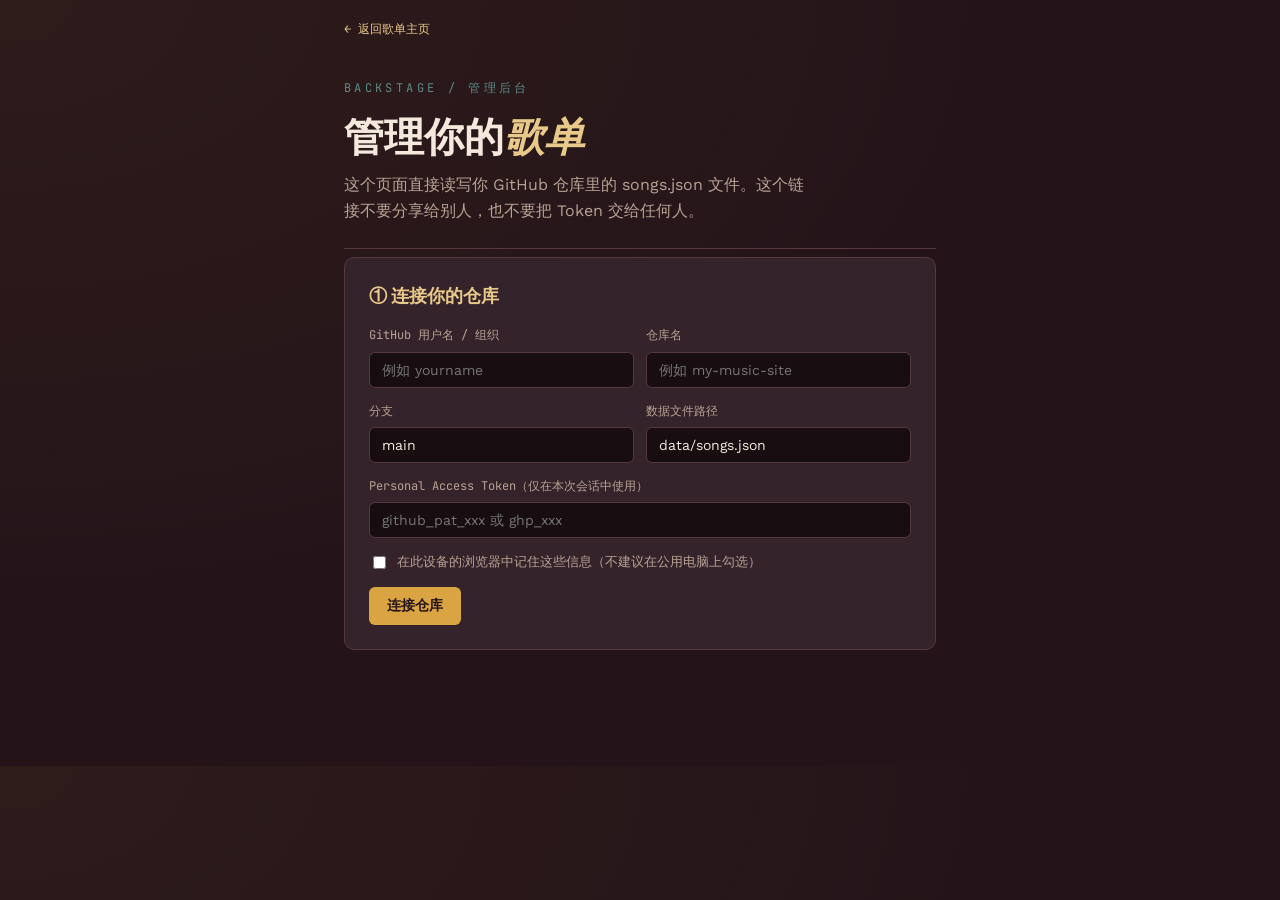
==== admin.html @ 668a57f4 "Add files via upload" ====
<!DOCTYPE html>
<html lang="zh-CN">
<head>
<meta charset="UTF-8" />
<meta name="viewport" content="width=device-width, initial-scale=1.0" />
<title>歌单管理后台</title>
<meta name="robots" content="noindex, nofollow" />
<link rel="preconnect" href="https://fonts.googleapis.com">
<link rel="preconnect" href="https://fonts.gstatic.com" crossorigin>
<link href="https://fonts.googleapis.com/css2?family=Fraunces:ital,opsz,wght@0,9..144,500;0,9..144,600;1,9..144,500&family=Work+Sans:wght@400;500;600&family=JetBrains+Mono:wght@400;500&display=swap" rel="stylesheet">
<link rel="stylesheet" href="css/style.css" />
</head>
<body>

<div class="wrap" style="max-width: 640px;">

  <div class="top-nav"><a href="index.html">← 返回歌单主页</a></div>

  <header class="hero" style="padding: 40px 0 24px;">
    <span class="hero__eyebrow">Backstage / 管理后台</span>
    <h1 class="hero__title" style="font-size: clamp(28px,5vw,40px);">管理你的<em>歌单</em></h1>
    <p class="hero__subtitle">这个页面直接读写你 GitHub 仓库里的 songs.json 文件。这个链接不要分享给别人，也不要把 Token 交给任何人。</p>
  </header>

  <!-- 连接设置 -->
  <section class="admin-card" id="connectCard">
    <h2>① 连接你的仓库</h2>
    <div class="field-row">
      <div class="field">
        <label>GitHub 用户名 / 组织</label>
        <input id="cfgOwner" type="text" placeholder="例如 yourname" />
      </div>
      <div class="field">
        <label>仓库名</label>
        <input id="cfgRepo" type="text" placeholder="例如 my-music-site" />
      </div>
    </div>
    <div class="field-row">
      <div class="field">
        <label>分支</label>
        <input id="cfgBranch" type="text" value="main" />
      </div>
      <div class="field">
        <label>数据文件路径</label>
        <input id="cfgPath" type="text" value="data/songs.json" />
      </div>
    </div>
    <div class="field">
      <label>Personal Access Token（仅在本次会话中使用）</label>
      <input id="cfgToken" type="password" placeholder="github_pat_xxx 或 ghp_xxx" autocomplete="off" />
    </div>
    <div class="checkbox-row">
      <input type="checkbox" id="cfgRemember" />
      <label for="cfgRemember" style="margin:0;">在此设备的浏览器中记住这些信息（不建议在公用电脑上勾选）</label>
    </div>
    <button class="btn" id="btnConnect">连接仓库</button>
    <div id="connectStatus"></div>
  </section>

  <!-- 歌曲管理，连接成功后显示 -->
  <section class="hidden" id="manageSection">

    <section class="admin-card">
      <h2 id="formTitle">② 添加歌曲</h2>
      <div class="field-row">
        <div class="field">
          <label>歌名 *</label>
          <input id="fTitle" type="text" />
        </div>
        <div class="field">
          <label>歌手</label>
          <input id="fArtist" type="text" />
        </div>
      </div>
      <div class="field-row">
        <div class="field">
          <label>封面图片链接（选填）</label>
          <input id="fCover" type="text" placeholder="https://..." />
        </div>
        <div class="field">
          <label>播放/跳转链接（选填）</label>
          <input id="fUrl" type="text" placeholder="https://..." />
        </div>
      </div>
      <div class="field">
        <label>标签（选填，如 深夜循环 / 开车必放）</label>
        <input id="fTag" type="text" />
      </div>
      <div class="field">
        <label>备注（选填）</label>
        <textarea id="fNote"></textarea>
      </div>
      <button class="btn" id="btnSave">保存歌曲</button>
      <button class="btn btn--ghost hidden" id="btnCancelEdit">取消编辑</button>
      <div id="formStatus"></div>
    </section>

    <section class="admin-card">
      <h2>③ 当前歌单（<span id="songCount">0</span> 首）</h2>
      <div id="songList"></div>
    </section>

  </section>

</div>

<script>
/* ============ 基础状态 ============ */
let state = {
  owner: "", repo: "", branch: "main", path: "data/songs.json",
  token: "", sha: null, songs: [], editingId: null
};

const $ = (id) => document.getElementById(id);

/* ============ UTF-8 安全的 base64 编解码 ============ */
function b64EncodeUnicode(str) {
  return btoa(encodeURIComponent(str).replace(/%([0-9A-F]{2})/g,
    (_, p1) => String.fromCharCode('0x' + p1)));
}
function b64DecodeUnicode(str) {
  return decodeURIComponent(atob(str.replace(/\n/g, '')).split('').map(c =>
    '%' + ('00' + c.charCodeAt(0).toString(16)).slice(-2)).join(''));
}

/* ============ 状态提示 ============ */
function showStatus(el, type, msg) {
  el.innerHTML = `<div class="status status--${type}">${msg}</div>`;
}
function clearStatus(el) { el.innerHTML = ""; }

/* ============ 恢复本地保存的配置 ============ */
(function restoreConfig() {
  const saved = localStorage.getItem("musicAdminConfig") || sessionStorage.getItem("musicAdminConfig");
  if (saved) {
    try {
      const cfg = JSON.parse(saved);
      $("cfgOwner").value = cfg.owner || "";
      $("cfgRepo").value = cfg.repo || "";
      $("cfgBranch").value = cfg.branch || "main";
      $("cfgPath").value = cfg.path || "data/songs.json";
    } catch (e) {}
  }
})();

/* ============ GitHub API 封装 ============ */
const API_BASE = "https://api.github.com";

async function ghGetFile() {
  const url = `${API_BASE}/repos/${state.owner}/${state.repo}/contents/${state.path}?ref=${state.branch}`;
  const res = await fetch(url, {
    headers: {
      Authorization: `Bearer ${state.token}`,
      Accept: "application/vnd.github+json"
    }
  });
  if (res.status === 404) {
    return { notFound: true };
  }
  if (!res.ok) {
    const body = await res.json().catch(() => ({}));
    throw new Error(body.message || `GitHub 返回错误 (${res.status})`);
  }
  const data = await res.json();
  const content = b64DecodeUnicode(data.content);
  return { sha: data.sha, songs: JSON.parse(content || "[]") };
}

async function ghPutFile(songs, message) {
  const url = `${API_BASE}/repos/${state.owner}/${state.repo}/contents/${state.path}`;
  const body = {
    message: message || "更新歌单",
    content: b64EncodeUnicode(JSON.stringify(songs, null, 2)),
    branch: state.branch
  };
  if (state.sha) body.sha = state.sha;

  const res = await fetch(url, {
    method: "PUT",
    headers: {
      Authorization: `Bearer ${state.token}`,
      Accept: "application/vnd.github+json",
      "Content-Type": "application/json"
    },
    body: JSON.stringify(body)
  });
  if (!res.ok) {
    const errBody = await res.json().catch(() => ({}));
    throw new Error(errBody.message || `保存失败 (${res.status})`);
  }
  const data = await res.json();
  state.sha = data.content.sha;
}

/* ============ 连接仓库 ============ */
$("btnConnect").addEventListener("click", async () => {
  const owner = $("cfgOwner").value.trim();
  const repo = $("cfgRepo").value.trim();
  const branch = $("cfgBranch").value.trim() || "main";
  const path = $("cfgPath").value.trim() || "data/songs.json";
  const token = $("cfgToken").value.trim();
  const remember = $("cfgRemember").checked;
  const statusEl = $("connectStatus");

  if (!owner || !repo || !token) {
    showStatus(statusEl, "err", "请填写用户名、仓库名和 Token。");
    return;
  }

  state = { ...state, owner, repo, branch, path, token };
  showStatus(statusEl, "pending", "正在连接 GitHub…");

  try {
    const result = await ghGetFile();
    if (result.notFound) {
      state.sha = null;
      state.songs = [];
      showStatus(statusEl, "ok", "已连接。仓库里还没有数据文件，保存第一首歌时会自动创建。");
    } else {
      state.sha = result.sha;
      state.songs = result.songs;
      showStatus(statusEl, "ok", `已连接，读取到 ${state.songs.length} 首歌曲。`);
    }

    if (remember) {
      localStorage.setItem("musicAdminConfig", JSON.stringify({ owner, repo, branch, path }));
    } else {
      sessionStorage.setItem("musicAdminConfig", JSON.stringify({ owner, repo, branch, path }));
    }

    $("manageSection").classList.remove("hidden");
    renderSongList();
  } catch (err) {
    showStatus(statusEl, "err", "连接失败：" + err.message + "（请检查 Token 权限、用户名/仓库名是否正确）");
  }
});

/* ============ 渲染歌曲列表 ============ */
function renderSongList() {
  const listEl = $("songList");
  $("songCount").textContent = state.songs.length;
  listEl.innerHTML = "";

  if (!state.songs.length) {
    listEl.innerHTML = `<p style="color:var(--text-muted);font-size:14px;">还没有歌曲，在上面的表单里添加第一首吧。</p>`;
    return;
  }

  state.songs.forEach((song) => {
    const row = document.createElement("div");
    row.className = "admin-song";
    row.innerHTML = `
      <div>
        <div class="admin-song__title">${escapeHtml(song.title || "未命名")}</div>
        <div class="admin-song__meta">${escapeHtml(song.artist || "")}${song.tag ? " · " + escapeHtml(song.tag) : ""}</div>
      </div>
      <div class="admin-song__actions">
        <button class="btn btn--ghost btn--sm" data-action="edit" data-id="${song.id}">编辑</button>
        <button class="btn btn--danger btn--sm" data-action="delete" data-id="${song.id}">删除</button>
      </div>
    `;
    listEl.appendChild(row);
  });
}

function escapeHtml(str) {
  return String(str).replace(/[&<>"']/g, (c) => ({
    "&": "&amp;", "<": "&lt;", ">": "&gt;", '"': "&quot;", "'": "&#39;"
  }[c]));
}

/* ============ 添加 / 编辑歌曲 ============ */
$("songList").addEventListener("click", (e) => {
  const btn = e.target.closest("button");
  if (!btn) return;
  const id = btn.dataset.id;
  if (btn.dataset.action === "edit") startEdit(id);
  if (btn.dataset.action === "delete") deleteSong(id);
});

function startEdit(id) {
  const song = state.songs.find(s => s.id === id);
  if (!song) return;
  state.editingId = id;
  $("fTitle").value = song.title || "";
  $("fArtist").value = song.artist || "";
  $("fCover").value = song.cover || "";
  $("fUrl").value = song.url || "";
  $("fTag").value = song.tag || "";
  $("fNote").value = song.note || "";
  $("formTitle").textContent = "② 编辑歌曲";
  $("btnCancelEdit").classList.remove("hidden");
  window.scrollTo({ top: $("formTitle").getBoundingClientRect().top + window.scrollY - 20, behavior: "smooth" });
}

$("btnCancelEdit").addEventListener("click", resetForm);

function resetForm() {
  state.editingId = null;
  ["fTitle","fArtist","fCover","fUrl","fTag","fNote"].forEach(id => $(id).value = "");
  $("formTitle").textContent = "② 添加歌曲";
  $("btnCancelEdit").classList.add("hidden");
  clearStatus($("formStatus"));
}

$("btnSave").addEventListener("click", async () => {
  const title = $("fTitle").value.trim();
  const statusEl = $("formStatus");
  if (!title) { showStatus(statusEl, "err", "歌名不能为空。"); return; }

  const songData = {
    title,
    artist: $("fArtist").value.trim(),
    cover: $("fCover").value.trim(),
    url: $("fUrl").value.trim(),
    tag: $("fTag").value.trim(),
    note: $("fNote").value.trim(),
    addedAt: new Date().toISOString().slice(0, 10)
  };

  let updatedSongs;
  let commitMsg;
  if (state.editingId) {
    updatedSongs = state.songs.map(s => s.id === state.editingId ? { ...s, ...songData } : s);
    commitMsg = `更新歌曲：${title}`;
  } else {
    songData.id = String(Date.now());
    updatedSongs = [...state.songs, songData];
    commitMsg = `添加歌曲：${title}`;
  }

  showStatus(statusEl, "pending", "正在保存到 GitHub…");
  $("btnSave").disabled = true;
  try {
    await ghPutFile(updatedSongs, commitMsg);
    state.songs = updatedSongs;
    renderSongList();
    resetForm();
    showStatus(statusEl, "ok", "已保存 ✓");
    setTimeout(() => clearStatus(statusEl), 2500);
  } catch (err) {
    showStatus(statusEl, "err", "保存失败：" + err.message);
  } finally {
    $("btnSave").disabled = false;
  }
});

async function deleteSong(id) {
  const song = state.songs.find(s => s.id === id);
  if (!song) return;
  if (!confirm(`确定要删除《${song.title}》吗？`)) return;

  const updatedSongs = state.songs.filter(s => s.id !== id);
  const statusEl = $("formStatus");
  showStatus(statusEl, "pending", "正在删除…");
  try {
    await ghPutFile(updatedSongs, `删除歌曲：${song.title}`);
    state.songs = updatedSongs;
    renderSongList();
    showStatus(statusEl, "ok", "已删除 ✓");
    setTimeout(() => clearStatus(statusEl), 2500);
  } catch (err) {
    showStatus(statusEl, "err", "删除失败：" + err.message);
  }
}
</script>

</body>
</html>
---- css/style.css ----
/* =========================================================
   设计令牌 —— 灵感来自老式黑胶唱片封套 / 唱片行
   ========================================================= */
:root {
  --bg: #241419;
  --bg-deep: #180d11;
  --surface: #34232a;
  --surface-2: #3f2a32;
  --line: #55393f;
  --text: #f3e9dc;
  --text-muted: #b9a294;
  --gold: #d9a441;
  --gold-soft: #e8c98a;
  --teal: #5c8a89;
  --rose: #c97064;

  --font-display: "Fraunces", "Noto Serif SC", serif;
  --font-body: "Work Sans", "Noto Sans SC", sans-serif;
  --font-mono: "JetBrains Mono", ui-monospace, monospace;

  --radius: 10px;
}

* { box-sizing: border-box; }

html { scroll-behavior: smooth; }

body {
  margin: 0;
  background:
    radial-gradient(ellipse at top left, rgba(217,164,65,0.06), transparent 55%),
    var(--bg);
  color: var(--text);
  font-family: var(--font-body);
  line-height: 1.6;
  -webkit-font-smoothing: antialiased;
}

a { color: var(--gold-soft); text-decoration: none; }
a:hover { text-decoration: underline; }

:focus-visible {
  outline: 2px solid var(--gold);
  outline-offset: 2px;
}

/* ---------- 布局容器 ---------- */
.wrap {
  max-width: 780px;
  margin: 0 auto;
  padding: 0 24px 96px;
}

/* ---------- Hero / 唱片封套式标题 ---------- */
.hero {
  padding: 72px 0 40px;
  border-bottom: 1px solid var(--line);
  margin-bottom: 8px;
  position: relative;
}

.hero__eyebrow {
  font-family: var(--font-mono);
  font-size: 12px;
  letter-spacing: 0.28em;
  text-transform: uppercase;
  color: var(--teal);
  display: block;
  margin-bottom: 18px;
}

.hero__title {
  font-family: var(--font-display);
  font-optical-sizing: auto;
  font-weight: 600;
  font-size: clamp(40px, 7vw, 64px);
  line-height: 1.05;
  margin: 0 0 14px;
  color: var(--text);
}

.hero__title em {
  font-style: italic;
  color: var(--gold-soft);
}

.hero__subtitle {
  color: var(--text-muted);
  font-size: 16px;
  max-width: 46ch;
  margin: 0;
}

.hero__meta {
  margin-top: 28px;
  font-family: var(--font-mono);
  font-size: 12px;
  color: var(--text-muted);
  display: flex;
  gap: 20px;
}

/* ---------- 搜索条 ---------- */
.searchbar {
  margin: 28px 0 12px;
  display: flex;
  align-items: center;
  gap: 10px;
  border: 1px solid var(--line);
  background: var(--surface);
  border-radius: var(--radius);
  padding: 10px 14px;
}
.searchbar svg { flex: none; opacity: 0.6; }
.searchbar input {
  flex: 1;
  background: transparent;
  border: none;
  outline: none;
  color: var(--text);
  font-family: var(--font-body);
  font-size: 14px;
}
.searchbar input::placeholder { color: var(--text-muted); }

/* ---------- 曲目列表(签名元素) ---------- */
.tracklist {
  margin-top: 8px;
  border-top: 1px solid var(--line);
}

.track {
  display: grid;
  grid-template-columns: 44px 52px 1fr auto;
  align-items: center;
  gap: 16px;
  padding: 16px 4px;
  border-bottom: 1px solid var(--line);
  position: relative;
  transition: background 0.2s ease;
}
.track:hover { background: rgba(217,164,65,0.04); }

.track__num {
  font-family: var(--font-mono);
  font-size: 13px;
  color: var(--text-muted);
  text-align: right;
}

.track__cover {
  width: 52px;
  height: 52px;
  border-radius: 6px;
  background: var(--surface-2);
  background-size: cover;
  background-position: center;
  display: flex;
  align-items: center;
  justify-content: center;
  border: 1px solid var(--line);
  overflow: hidden;
}
.track__cover svg {
  opacity: 0.5;
  transition: transform 0.6s ease;
}
.track:hover .track__cover svg {
  transform: rotate(180deg);
}
@media (prefers-reduced-motion: reduce) {
  .track:hover .track__cover svg { transform: none; }
}

.track__info { min-width: 0; }
.track__title {
  font-family: var(--font-display);
  font-size: 18px;
  font-weight: 600;
  color: var(--text);
  white-space: nowrap;
  overflow: hidden;
  text-overflow: ellipsis;
}
.track__artist {
  font-size: 13px;
  color: var(--text-muted);
  margin-top: 2px;
  white-space: nowrap;
  overflow: hidden;
  text-overflow: ellipsis;
}
.track__note {
  font-size: 12px;
  color: var(--teal);
  margin-top: 4px;
  font-style: italic;
}

.track__right {
  display: flex;
  align-items: center;
  gap: 10px;
}

.tag {
  font-family: var(--font-mono);
  font-size: 11px;
  letter-spacing: 0.04em;
  color: var(--rose);
  border: 1px solid var(--rose);
  border-radius: 999px;
  padding: 3px 10px;
  white-space: nowrap;
}

.playlink {
  width: 32px;
  height: 32px;
  border-radius: 50%;
  border: 1px solid var(--line);
  display: flex;
  align-items: center;
  justify-content: center;
  color: var(--gold-soft);
  flex: none;
}
.playlink:hover { border-color: var(--gold); text-decoration: none; }

.empty {
  padding: 60px 4px;
  text-align: center;
  color: var(--text-muted);
}
.empty strong { color: var(--text); display: block; font-family: var(--font-display); font-size: 20px; margin-bottom: 8px; }

.footer {
  margin-top: 48px;
  font-family: var(--font-mono);
  font-size: 11px;
  color: var(--text-muted);
  text-align: center;
}

/* =========================================================
   Admin 页面
   ========================================================= */
.admin-card {
  background: var(--surface);
  border: 1px solid var(--line);
  border-radius: var(--radius);
  padding: 24px;
  margin-bottom: 20px;
}
.admin-card h2 {
  font-family: var(--font-display);
  font-size: 18px;
  margin: 0 0 16px;
  color: var(--gold-soft);
}
.field {
  margin-bottom: 14px;
}
.field label {
  display: block;
  font-size: 12px;
  font-family: var(--font-mono);
  color: var(--text-muted);
  margin-bottom: 6px;
}
.field input, .field textarea {
  width: 100%;
  background: var(--bg-deep);
  border: 1px solid var(--line);
  border-radius: 6px;
  padding: 9px 12px;
  color: var(--text);
  font-family: var(--font-body);
  font-size: 14px;
}
.field textarea { resize: vertical; min-height: 60px; }
.field-row { display: flex; gap: 12px; }
.field-row .field { flex: 1; }
.checkbox-row {
  display: flex;
  align-items: center;
  gap: 8px;
  font-size: 13px;
  color: var(--text-muted);
  margin-bottom: 14px;
}

.btn {
  display: inline-flex;
  align-items: center;
  gap: 6px;
  background: var(--gold);
  color: #241419;
  border: none;
  border-radius: 6px;
  padding: 10px 18px;
  font-family: var(--font-body);
  font-weight: 600;
  font-size: 14px;
  cursor: pointer;
  transition: filter 0.15s ease;
}
.btn:hover { filter: brightness(1.08); }
.btn:disabled { opacity: 0.5; cursor: not-allowed; }
.btn--ghost {
  background: transparent;
  color: var(--text);
  border: 1px solid var(--line);
}
.btn--danger {
  background: var(--rose);
  color: #241419;
}
.btn--sm { padding: 6px 12px; font-size: 12px; }

.status {
  font-family: var(--font-mono);
  font-size: 12px;
  padding: 10px 14px;
  border-radius: 6px;
  margin: 14px 0;
}
.status--ok { background: rgba(92,138,137,0.15); color: var(--teal); border: 1px solid var(--teal); }
.status--err { background: rgba(201,112,100,0.15); color: var(--rose); border: 1px solid var(--rose); }
.status--pending { background: rgba(217,164,65,0.12); color: var(--gold-soft); border: 1px solid var(--gold); }

.admin-song {
  display: grid;
  grid-template-columns: 1fr auto;
  gap: 12px;
  align-items: start;
  padding: 14px 0;
  border-bottom: 1px solid var(--line);
}
.admin-song__title { font-family: var(--font-display); font-size: 16px; }
.admin-song__meta { font-size: 12px; color: var(--text-muted); margin-top: 2px; }
.admin-song__actions { display: flex; gap: 8px; }

.hidden { display: none !important; }

.top-nav {
  padding: 20px 0 0;
  font-family: var(--font-mono);
  font-size: 12px;
}
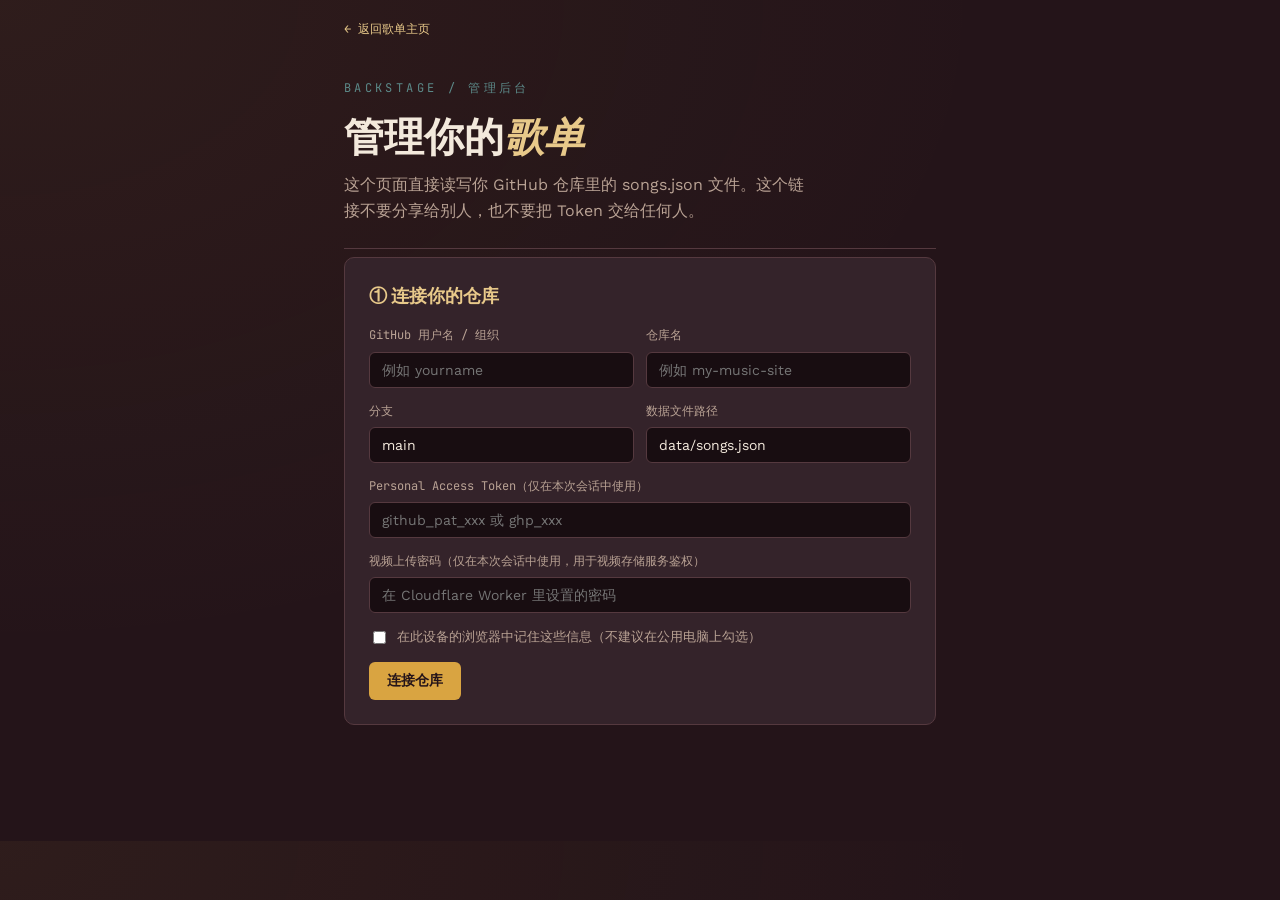
==== commit 42ef0628: "Add files via upload" ====
--- a/admin.html
+++ b/admin.html
@@ -49,6 +49,10 @@
       <label>Personal Access Token（仅在本次会话中使用）</label>
       <input id="cfgToken" type="password" placeholder="github_pat_xxx 或 ghp_xxx" autocomplete="off" />
     </div>
+    <div class="field">
+      <label>视频上传密码（仅在本次会话中使用，用于视频存储服务鉴权）</label>
+      <input id="cfgVideoPassword" type="password" placeholder="在 Cloudflare Worker 里设置的密码" autocomplete="off" />
+    </div>
     <div class="checkbox-row">
       <input type="checkbox" id="cfgRemember" />
       <label for="cfgRemember" style="margin:0;">在此设备的浏览器中记住这些信息（不建议在公用电脑上勾选）</label>
@@ -78,17 +82,36 @@
           <input id="fCover" type="text" placeholder="https://..." />
         </div>
         <div class="field">
-          <label>播放/跳转链接（选填）</label>
+          <label>跳转链接（选填，点圆形箭头图标跳转）</label>
           <input id="fUrl" type="text" placeholder="https://..." />
         </div>
       </div>
       <div class="field">
+        <label>在线播放嵌入链接（选填，填了就能在网页里直接播放）</label>
+        <input id="fEmbed" type="text" placeholder="例如 https://music.163.com/outchain/player?type=2&id=xxx&auto=0&height=66" />
+      </div>
+      <p style="font-size:12px;color:var(--text-muted);margin:-8px 0 14px;">
+        怎么拿到这个链接？网易云音乐：打开歌曲页 →「分享」→「生成外链播放器」，复制里面
+        <code>iframe</code> 的 src 地址；QQ音乐同理找「生成外链播放器」；YouTube：分享 → 嵌入代码，取 src；
+        Spotify：分享 → 嵌入，取 src。README 里有更详细的图文说明。
+      </p>
+      <div class="field">
         <label>标签（选填，如 深夜循环 / 开车必放）</label>
         <input id="fTag" type="text" />
       </div>
       <div class="field">
         <label>备注（选填）</label>
         <textarea id="fNote"></textarea>
+      </div>
+      <div class="field">
+        <label>上传本地音频文件（选填，mp3/m4a/wav 等，建议不超过 18MB）</label>
+        <input id="fAudioFile" type="file" accept="audio/*" />
+        <div id="fAudioCurrent" style="margin-top:6px;font-size:12px;color:var(--text-muted);"></div>
+      </div>
+      <div class="field">
+        <label>上传本地视频文件（选填，mp4 等，建议不超过 200MB）</label>
+        <input id="fVideoFile" type="file" accept="video/*" />
+        <div id="fVideoCurrent" style="margin-top:6px;font-size:12px;color:var(--text-muted);"></div>
       </div>
       <button class="btn" id="btnSave">保存歌曲</button>
       <button class="btn btn--ghost hidden" id="btnCancelEdit">取消编辑</button>
@@ -108,7 +131,7 @@
 /* ============ 基础状态 ============ */
 let state = {
   owner: "", repo: "", branch: "main", path: "data/songs.json",
-  token: "", sha: null, songs: [], editingId: null
+  token: "", videoPassword: "", sha: null, songs: [], editingId: null
 };
 
 const $ = (id) => document.getElementById(id);
@@ -121,6 +144,70 @@
 function b64DecodeUnicode(str) {
   return decodeURIComponent(atob(str.replace(/\n/g, '')).split('').map(c =>
     '%' + ('00' + c.charCodeAt(0).toString(16)).slice(-2)).join(''));
+}
+
+/* ============ 音频上传相关 ============ */
+const AUDIO_MAX_SIZE = 18 * 1024 * 1024; // 18MB
+
+function readFileAsBase64(file) {
+  return new Promise((resolve, reject) => {
+    const reader = new FileReader();
+    reader.onload = () => resolve(reader.result.split(",")[1]);
+    reader.onerror = reject;
+    reader.readAsDataURL(file);
+  });
+}
+
+function sanitizeFileName(name) {
+  const cleaned = name.replace(/[^a-zA-Z0-9.\-_]/g, "_");
+  return `${Date.now()}-${cleaned}`;
+}
+
+async function ghUploadAudio(file) {
+  const base64 = await readFileAsBase64(file);
+  const audioPath = `audio/${sanitizeFileName(file.name)}`;
+  const url = `${API_BASE}/repos/${state.owner}/${state.repo}/contents/${audioPath}`;
+  const res = await fetch(url, {
+    method: "PUT",
+    headers: {
+      Authorization: `Bearer ${state.token}`,
+      Accept: "application/vnd.github+json",
+      "Content-Type": "application/json"
+    },
+    body: JSON.stringify({
+      message: `上传音频：${file.name}`,
+      content: base64,
+      branch: state.branch
+    })
+  });
+  if (!res.ok) {
+    const errBody = await res.json().catch(() => ({}));
+    throw new Error(errBody.message || `音频上传失败 (${res.status})`);
+  }
+  return audioPath;
+}
+
+/* ============ 视频上传相关 ============ */
+const VIDEO_MAX_SIZE = 200 * 1024 * 1024; // 200MB，需和 Worker 里设置的一致
+const VIDEO_WORKER_URL = "https://video-upload-worker.peach-salomezero.workers.dev/";
+const VIDEO_PUBLIC_BASE = "https://pub-3cad2e4a7ba44829a5f78024e56c4040.r2.dev/";
+
+async function uploadVideoToR2(file, password) {
+  const res = await fetch(VIDEO_WORKER_URL, {
+    method: "POST",
+    headers: {
+      "X-Upload-Password": password,
+      "X-File-Name": file.name,
+      "Content-Type": file.type || "video/mp4"
+    },
+    body: file
+  });
+  if (!res.ok) {
+    const errBody = await res.json().catch(() => ({}));
+    throw new Error(errBody.error || `视频上传失败 (${res.status})`);
+  }
+  const data = await res.json();
+  return VIDEO_PUBLIC_BASE + data.fileName; // 直接存完整播放链接
 }
 
 /* ============ 状态提示 ============ */
@@ -199,6 +286,7 @@
   const branch = $("cfgBranch").value.trim() || "main";
   const path = $("cfgPath").value.trim() || "data/songs.json";
   const token = $("cfgToken").value.trim();
+  const videoPassword = $("cfgVideoPassword").value;
   const remember = $("cfgRemember").checked;
   const statusEl = $("connectStatus");
 
@@ -207,7 +295,7 @@
     return;
   }
 
-  state = { ...state, owner, repo, branch, path, token };
+  state = { ...state, owner, repo, branch, path, token, videoPassword };
   showStatus(statusEl, "pending", "正在连接 GitHub…");
 
   try {
@@ -286,8 +374,17 @@
   $("fArtist").value = song.artist || "";
   $("fCover").value = song.cover || "";
   $("fUrl").value = song.url || "";
+  $("fEmbed").value = song.embed || "";
   $("fTag").value = song.tag || "";
   $("fNote").value = song.note || "";
+  $("fAudioFile").value = "";
+  $("fAudioCurrent").textContent = song.audioFile
+    ? `当前已有音频文件：${song.audioFile.split("/").pop()}（重新选择文件可替换）`
+    : "";
+  $("fVideoFile").value = "";
+  $("fVideoCurrent").textContent = song.videoFile
+    ? `当前已有视频文件：${song.videoFile.split("/").pop()}（重新选择文件可替换）`
+    : "";
   $("formTitle").textContent = "② 编辑歌曲";
   $("btnCancelEdit").classList.remove("hidden");
   window.scrollTo({ top: $("formTitle").getBoundingClientRect().top + window.scrollY - 20, behavior: "smooth" });
@@ -297,7 +394,11 @@
 
 function resetForm() {
   state.editingId = null;
-  ["fTitle","fArtist","fCover","fUrl","fTag","fNote"].forEach(id => $(id).value = "");
+  ["fTitle","fArtist","fCover","fUrl","fEmbed","fTag","fNote"].forEach(id => $(id).value = "");
+  $("fAudioFile").value = "";
+  $("fAudioCurrent").textContent = "";
+  $("fVideoFile").value = "";
+  $("fVideoCurrent").textContent = "";
   $("formTitle").textContent = "② 添加歌曲";
   $("btnCancelEdit").classList.add("hidden");
   clearStatus($("formStatus"));
@@ -307,31 +408,68 @@
   const title = $("fTitle").value.trim();
   const statusEl = $("formStatus");
   if (!title) { showStatus(statusEl, "err", "歌名不能为空。"); return; }
+
+  const audioInput = $("fAudioFile");
+  const audioFileChosen = audioInput.files && audioInput.files[0];
+  if (audioFileChosen && audioFileChosen.size > AUDIO_MAX_SIZE) {
+    showStatus(statusEl, "err", `音频文件太大了（${(audioFileChosen.size / 1024 / 1024).toFixed(1)}MB），建议不超过 18MB，可以用在线播放嵌入链接代替。`);
+    return;
+  }
+
+  const videoInput = $("fVideoFile");
+  const videoFileChosen = videoInput.files && videoInput.files[0];
+  if (videoFileChosen && videoFileChosen.size > VIDEO_MAX_SIZE) {
+    showStatus(statusEl, "err", `视频文件太大了（${(videoFileChosen.size / 1024 / 1024).toFixed(1)}MB），建议不超过 200MB。`);
+    return;
+  }
+  if (videoFileChosen && !state.videoPassword) {
+    showStatus(statusEl, "err", "要上传视频，需要先在①连接区域填写「视频上传密码」，然后重新点一次连接仓库。");
+    return;
+  }
 
   const songData = {
     title,
     artist: $("fArtist").value.trim(),
     cover: $("fCover").value.trim(),
     url: $("fUrl").value.trim(),
+    embed: $("fEmbed").value.trim(),
     tag: $("fTag").value.trim(),
     note: $("fNote").value.trim(),
     addedAt: new Date().toISOString().slice(0, 10)
   };
 
-  let updatedSongs;
-  let commitMsg;
-  if (state.editingId) {
-    updatedSongs = state.songs.map(s => s.id === state.editingId ? { ...s, ...songData } : s);
-    commitMsg = `更新歌曲：${title}`;
-  } else {
-    songData.id = String(Date.now());
-    updatedSongs = [...state.songs, songData];
-    commitMsg = `添加歌曲：${title}`;
-  }
-
-  showStatus(statusEl, "pending", "正在保存到 GitHub…");
   $("btnSave").disabled = true;
   try {
+    if (audioFileChosen) {
+      showStatus(statusEl, "pending", "正在上传音频文件…（大文件可能要等一会）");
+      songData.audioFile = await ghUploadAudio(audioFileChosen);
+    } else if (state.editingId) {
+      // 编辑时若未重新选择文件，保留原有 audioFile
+      const existing = state.songs.find(s => s.id === state.editingId);
+      if (existing && existing.audioFile) songData.audioFile = existing.audioFile;
+    }
+
+    if (videoFileChosen) {
+      showStatus(statusEl, "pending", "正在上传视频文件…（文件较大，可能要等一会）");
+      songData.videoFile = await uploadVideoToR2(videoFileChosen, state.videoPassword);
+    } else if (state.editingId) {
+      // 编辑时若未重新选择文件，保留原有 videoFile
+      const existing = state.songs.find(s => s.id === state.editingId);
+      if (existing && existing.videoFile) songData.videoFile = existing.videoFile;
+    }
+
+    let updatedSongs;
+    let commitMsg;
+    if (state.editingId) {
+      updatedSongs = state.songs.map(s => s.id === state.editingId ? { ...s, ...songData } : s);
+      commitMsg = `更新歌曲：${title}`;
+    } else {
+      songData.id = String(Date.now());
+      updatedSongs = [...state.songs, songData];
+      commitMsg = `添加歌曲：${title}`;
+    }
+
+    showStatus(statusEl, "pending", "正在保存到 GitHub…");
     await ghPutFile(updatedSongs, commitMsg);
     state.songs = updatedSongs;
     renderSongList();
--- a/css/style.css
+++ b/css/style.css
@@ -129,13 +129,16 @@
   border-top: 1px solid var(--line);
 }
 
+.track-wrapper {
+  border-bottom: 1px solid var(--line);
+}
+
 .track {
   display: grid;
   grid-template-columns: 44px 52px 1fr auto;
   align-items: center;
   gap: 16px;
   padding: 16px 4px;
-  border-bottom: 1px solid var(--line);
   position: relative;
   transition: background 0.2s ease;
 }
@@ -214,7 +217,7 @@
   white-space: nowrap;
 }
 
-.playlink {
+.playlink, .playbtn {
   width: 32px;
   height: 32px;
   border-radius: 50%;
@@ -224,8 +227,43 @@
   justify-content: center;
   color: var(--gold-soft);
   flex: none;
-}
-.playlink:hover { border-color: var(--gold); text-decoration: none; }
+  cursor: pointer;
+  background: transparent;
+  padding: 0;
+  transition: border-color 0.15s ease, background 0.15s ease, color 0.15s ease;
+}
+.playlink:hover, .playbtn:hover { border-color: var(--gold); text-decoration: none; }
+.playbtn.is-playing {
+  background: var(--gold);
+  color: var(--bg-deep);
+  border-color: var(--gold);
+}
+
+.track__player {
+  overflow: hidden;
+  max-height: 0;
+  transition: max-height 0.3s ease;
+  padding: 0 4px;
+  grid-column: 1 / -1;
+}
+.track__player.open {
+  max-height: 200px;
+  padding: 0 4px 16px 4px;
+  margin-left: 112px;
+}
+.track__player iframe {
+  width: 100%;
+  border: none;
+  border-radius: 8px;
+  display: block;
+}
+.track__player audio {
+  width: 100%;
+  display: block;
+  height: 40px;
+  border-radius: 8px;
+  filter: invert(0.86) hue-rotate(180deg);
+}
 
 .empty {
   padding: 60px 4px;
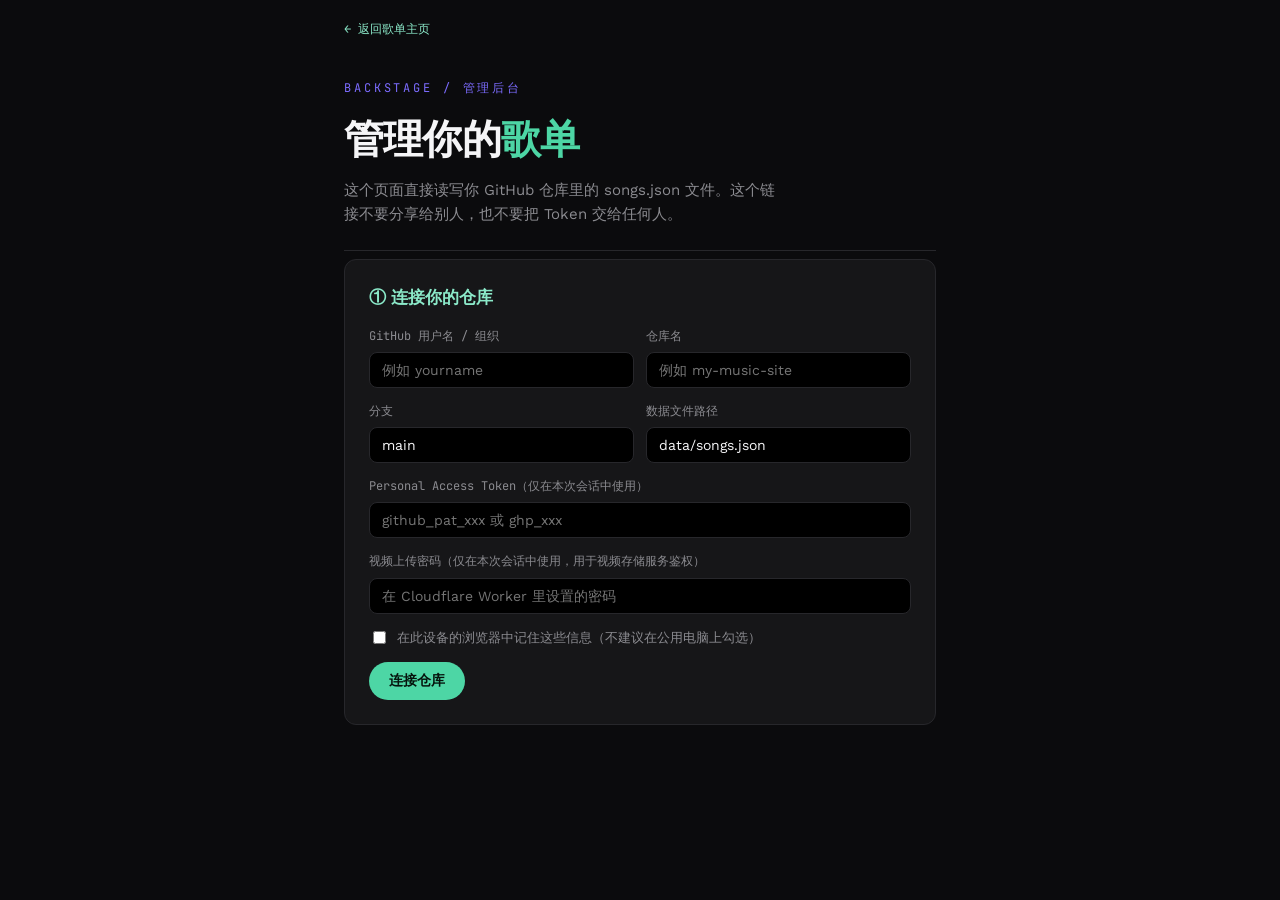
==== commit b20ce4c6: "Add files via upload" ====
--- a/admin.html
+++ b/admin.html
@@ -7,7 +7,7 @@
 <meta name="robots" content="noindex, nofollow" />
 <link rel="preconnect" href="https://fonts.googleapis.com">
 <link rel="preconnect" href="https://fonts.gstatic.com" crossorigin>
-<link href="https://fonts.googleapis.com/css2?family=Fraunces:ital,opsz,wght@0,9..144,500;0,9..144,600;1,9..144,500&family=Work+Sans:wght@400;500;600&family=JetBrains+Mono:wght@400;500&display=swap" rel="stylesheet">
+<link href="https://fonts.googleapis.com/css2?family=Work+Sans:wght@400;500;600;700;800&family=JetBrains+Mono:wght@400;500&display=swap" rel="stylesheet">
 <link rel="stylesheet" href="css/style.css" />
 </head>
 <body>
--- a/css/style.css
+++ b/css/style.css
@@ -1,24 +1,25 @@
 /* =========================================================
-   设计令牌 —— 灵感来自老式黑胶唱片封套 / 唱片行
+   设计令牌 —— 深色极简 / 现代流媒体风格
    ========================================================= */
 :root {
-  --bg: #241419;
-  --bg-deep: #180d11;
-  --surface: #34232a;
-  --surface-2: #3f2a32;
-  --line: #55393f;
-  --text: #f3e9dc;
-  --text-muted: #b9a294;
-  --gold: #d9a441;
-  --gold-soft: #e8c98a;
-  --teal: #5c8a89;
-  --rose: #c97064;
-
-  --font-display: "Fraunces", "Noto Serif SC", serif;
+  --bg: #0b0b0d;
+  --bg-deep: #000000;
+  --surface: #161618;
+  --surface-2: #1f1f22;
+  --line: #27272b;
+  --text: #f5f5f7;
+  --text-muted: #8b8b90;
+
+  --accent: #4dd6a5;       /* 主强调色：薄荷绿 */
+  --accent-soft: #8be9c9;
+  --accent-2: #7c6cff;     /* 次强调色：紫色，用于标签/辅助点缀 */
+  --danger: #ff6b6b;
+
+  --font-display: "Work Sans", "Noto Sans SC", sans-serif;
   --font-body: "Work Sans", "Noto Sans SC", sans-serif;
   --font-mono: "JetBrains Mono", ui-monospace, monospace;
 
-  --radius: 10px;
+  --radius: 12px;
 }
 
 * { box-sizing: border-box; }
@@ -27,33 +28,31 @@
 
 body {
   margin: 0;
-  background:
-    radial-gradient(ellipse at top left, rgba(217,164,65,0.06), transparent 55%),
-    var(--bg);
+  background: var(--bg);
   color: var(--text);
   font-family: var(--font-body);
   line-height: 1.6;
   -webkit-font-smoothing: antialiased;
 }
 
-a { color: var(--gold-soft); text-decoration: none; }
+a { color: var(--accent-soft); text-decoration: none; }
 a:hover { text-decoration: underline; }
 
 :focus-visible {
-  outline: 2px solid var(--gold);
+  outline: 2px solid var(--accent);
   outline-offset: 2px;
 }
 
 /* ---------- 布局容器 ---------- */
 .wrap {
-  max-width: 780px;
+  max-width: 840px;
   margin: 0 auto;
   padding: 0 24px 96px;
 }
 
-/* ---------- Hero / 唱片封套式标题 ---------- */
+/* ---------- Hero ---------- */
 .hero {
-  padding: 72px 0 40px;
+  padding: 72px 0 36px;
   border-bottom: 1px solid var(--line);
   margin-bottom: 8px;
   position: relative;
@@ -62,37 +61,37 @@
 .hero__eyebrow {
   font-family: var(--font-mono);
   font-size: 12px;
-  letter-spacing: 0.28em;
+  letter-spacing: 0.24em;
   text-transform: uppercase;
-  color: var(--teal);
+  color: var(--accent-2);
   display: block;
-  margin-bottom: 18px;
+  margin-bottom: 20px;
 }
 
 .hero__title {
   font-family: var(--font-display);
-  font-optical-sizing: auto;
-  font-weight: 600;
-  font-size: clamp(40px, 7vw, 64px);
-  line-height: 1.05;
-  margin: 0 0 14px;
+  font-weight: 800;
+  letter-spacing: -0.02em;
+  font-size: clamp(36px, 6vw, 56px);
+  line-height: 1.08;
+  margin: 0 0 16px;
   color: var(--text);
 }
 
 .hero__title em {
-  font-style: italic;
-  color: var(--gold-soft);
+  font-style: normal;
+  color: var(--accent);
 }
 
 .hero__subtitle {
   color: var(--text-muted);
-  font-size: 16px;
-  max-width: 46ch;
+  font-size: 15px;
+  max-width: 48ch;
   margin: 0;
 }
 
 .hero__meta {
-  margin-top: 28px;
+  margin-top: 26px;
   font-family: var(--font-mono);
   font-size: 12px;
   color: var(--text-muted);
@@ -108,10 +107,12 @@
   gap: 10px;
   border: 1px solid var(--line);
   background: var(--surface);
-  border-radius: var(--radius);
-  padding: 10px 14px;
-}
-.searchbar svg { flex: none; opacity: 0.6; }
+  border-radius: 999px;
+  padding: 12px 18px;
+  transition: border-color 0.15s ease;
+}
+.searchbar:focus-within { border-color: var(--accent); }
+.searchbar svg { flex: none; opacity: 0.55; }
 .searchbar input {
   flex: 1;
   background: transparent;
@@ -123,9 +124,9 @@
 }
 .searchbar input::placeholder { color: var(--text-muted); }
 
-/* ---------- 曲目列表(签名元素) ---------- */
+/* ---------- 曲目列表 ---------- */
 .tracklist {
-  margin-top: 8px;
+  margin-top: 10px;
   border-top: 1px solid var(--line);
 }
 
@@ -135,26 +136,27 @@
 
 .track {
   display: grid;
-  grid-template-columns: 44px 52px 1fr auto;
+  grid-template-columns: 36px 56px 1fr auto;
   align-items: center;
   gap: 16px;
-  padding: 16px 4px;
+  padding: 14px 8px;
+  border-radius: 8px;
   position: relative;
-  transition: background 0.2s ease;
-}
-.track:hover { background: rgba(217,164,65,0.04); }
+  transition: background 0.15s ease;
+}
+.track:hover { background: rgba(255,255,255,0.045); }
 
 .track__num {
   font-family: var(--font-mono);
-  font-size: 13px;
+  font-size: 12px;
   color: var(--text-muted);
   text-align: right;
 }
 
 .track__cover {
-  width: 52px;
-  height: 52px;
-  border-radius: 6px;
+  width: 56px;
+  height: 56px;
+  border-radius: 8px;
   background: var(--surface-2);
   background-size: cover;
   background-position: center;
@@ -164,21 +166,12 @@
   border: 1px solid var(--line);
   overflow: hidden;
 }
-.track__cover svg {
-  opacity: 0.5;
-  transition: transform 0.6s ease;
-}
-.track:hover .track__cover svg {
-  transform: rotate(180deg);
-}
-@media (prefers-reduced-motion: reduce) {
-  .track:hover .track__cover svg { transform: none; }
-}
+.track__cover svg { opacity: 0.45; }
 
 .track__info { min-width: 0; }
 .track__title {
   font-family: var(--font-display);
-  font-size: 18px;
+  font-size: 16px;
   font-weight: 600;
   color: var(--text);
   white-space: nowrap;
@@ -188,16 +181,15 @@
 .track__artist {
   font-size: 13px;
   color: var(--text-muted);
-  margin-top: 2px;
+  margin-top: 3px;
   white-space: nowrap;
   overflow: hidden;
   text-overflow: ellipsis;
 }
 .track__note {
   font-size: 12px;
-  color: var(--teal);
+  color: var(--accent-soft);
   margin-top: 4px;
-  font-style: italic;
 }
 
 .track__right {
@@ -209,34 +201,39 @@
 .tag {
   font-family: var(--font-mono);
   font-size: 11px;
-  letter-spacing: 0.04em;
-  color: var(--rose);
-  border: 1px solid var(--rose);
+  letter-spacing: 0.02em;
+  color: var(--accent-2);
+  background: rgba(124,108,255,0.14);
+  border: none;
   border-radius: 999px;
-  padding: 3px 10px;
+  padding: 4px 12px;
   white-space: nowrap;
 }
 
 .playlink, .playbtn {
-  width: 32px;
-  height: 32px;
+  width: 34px;
+  height: 34px;
   border-radius: 50%;
-  border: 1px solid var(--line);
+  border: none;
+  background: var(--surface-2);
   display: flex;
   align-items: center;
   justify-content: center;
-  color: var(--gold-soft);
+  color: var(--text);
   flex: none;
   cursor: pointer;
-  background: transparent;
   padding: 0;
-  transition: border-color 0.15s ease, background 0.15s ease, color 0.15s ease;
-}
-.playlink:hover, .playbtn:hover { border-color: var(--gold); text-decoration: none; }
+  transition: background 0.15s ease, color 0.15s ease, transform 0.1s ease;
+}
+.playlink:hover, .playbtn:hover {
+  background: var(--accent);
+  color: var(--bg-deep);
+  text-decoration: none;
+  transform: scale(1.05);
+}
 .playbtn.is-playing {
-  background: var(--gold);
+  background: var(--accent);
   color: var(--bg-deep);
-  border-color: var(--gold);
 }
 
 .track__player {
@@ -249,7 +246,14 @@
 .track__player.open {
   max-height: 200px;
   padding: 0 4px 16px 4px;
-  margin-left: 112px;
+  margin-left: 104px;
+}
+.track__player.open.track__player--video {
+  max-height: none;
+  margin-left: 0;
+  margin-top: 14px;
+  margin-bottom: 22px;
+  padding: 0;
 }
 .track__player iframe {
   width: 100%;
@@ -262,7 +266,54 @@
   display: block;
   height: 40px;
   border-radius: 8px;
-  filter: invert(0.86) hue-rotate(180deg);
+  filter: invert(0.9) hue-rotate(140deg) saturate(0.6);
+}
+
+/* ---------- 视频宽屏播放卡 ---------- */
+.video-frame {
+  position: relative;
+  border-radius: 16px;
+  padding: 2px;
+  background: linear-gradient(120deg, var(--accent), var(--accent-2));
+}
+.video-frame__inner {
+  border-radius: 14px;
+  overflow: hidden;
+  background: #000;
+  box-shadow: 0 28px 56px -20px rgba(0,0,0,0.7);
+}
+.video-player {
+  width: 100%;
+  aspect-ratio: 16 / 9;
+  object-fit: contain;
+  background: #000;
+  display: block;
+}
+.video-caption {
+  display: flex;
+  align-items: center;
+  gap: 8px;
+  margin-top: 10px;
+  padding: 0 2px;
+}
+.video-caption__dot {
+  width: 6px;
+  height: 6px;
+  border-radius: 50%;
+  background: var(--accent);
+  flex: none;
+  animation: pulse-dot 1.6s ease-in-out infinite;
+}
+@keyframes pulse-dot {
+  0%, 100% { opacity: 1; }
+  50% { opacity: 0.35; }
+}
+.video-caption__label {
+  font-family: var(--font-mono);
+  font-size: 11px;
+  letter-spacing: 0.16em;
+  text-transform: uppercase;
+  color: var(--text-muted);
 }
 
 .empty {
@@ -270,7 +321,7 @@
   text-align: center;
   color: var(--text-muted);
 }
-.empty strong { color: var(--text); display: block; font-family: var(--font-display); font-size: 20px; margin-bottom: 8px; }
+.empty strong { color: var(--text); display: block; font-family: var(--font-display); font-size: 20px; font-weight: 700; margin-bottom: 8px; }
 
 .footer {
   margin-top: 48px;
@@ -292,9 +343,10 @@
 }
 .admin-card h2 {
   font-family: var(--font-display);
-  font-size: 18px;
+  font-weight: 700;
+  font-size: 17px;
   margin: 0 0 16px;
-  color: var(--gold-soft);
+  color: var(--accent-soft);
 }
 .field {
   margin-bottom: 14px;
@@ -310,12 +362,13 @@
   width: 100%;
   background: var(--bg-deep);
   border: 1px solid var(--line);
-  border-radius: 6px;
+  border-radius: 8px;
   padding: 9px 12px;
   color: var(--text);
   font-family: var(--font-body);
   font-size: 14px;
 }
+.field input:focus, .field textarea:focus { outline: none; border-color: var(--accent); }
 .field textarea { resize: vertical; min-height: 60px; }
 .field-row { display: flex; gap: 12px; }
 .field-row .field { flex: 1; }
@@ -332,40 +385,40 @@
   display: inline-flex;
   align-items: center;
   gap: 6px;
-  background: var(--gold);
-  color: #241419;
+  background: var(--accent);
+  color: #05140d;
   border: none;
-  border-radius: 6px;
-  padding: 10px 18px;
+  border-radius: 999px;
+  padding: 10px 20px;
   font-family: var(--font-body);
-  font-weight: 600;
+  font-weight: 700;
   font-size: 14px;
   cursor: pointer;
-  transition: filter 0.15s ease;
-}
-.btn:hover { filter: brightness(1.08); }
-.btn:disabled { opacity: 0.5; cursor: not-allowed; }
+  transition: filter 0.15s ease, transform 0.1s ease;
+}
+.btn:hover { filter: brightness(1.08); transform: translateY(-1px); }
+.btn:disabled { opacity: 0.5; cursor: not-allowed; transform: none; }
 .btn--ghost {
   background: transparent;
   color: var(--text);
   border: 1px solid var(--line);
 }
 .btn--danger {
-  background: var(--rose);
-  color: #241419;
-}
-.btn--sm { padding: 6px 12px; font-size: 12px; }
+  background: var(--danger);
+  color: #2a0a0a;
+}
+.btn--sm { padding: 6px 14px; font-size: 12px; }
 
 .status {
   font-family: var(--font-mono);
   font-size: 12px;
   padding: 10px 14px;
-  border-radius: 6px;
+  border-radius: 8px;
   margin: 14px 0;
 }
-.status--ok { background: rgba(92,138,137,0.15); color: var(--teal); border: 1px solid var(--teal); }
-.status--err { background: rgba(201,112,100,0.15); color: var(--rose); border: 1px solid var(--rose); }
-.status--pending { background: rgba(217,164,65,0.12); color: var(--gold-soft); border: 1px solid var(--gold); }
+.status--ok { background: rgba(77,214,165,0.14); color: var(--accent); border: 1px solid var(--accent); }
+.status--err { background: rgba(255,107,107,0.14); color: var(--danger); border: 1px solid var(--danger); }
+.status--pending { background: rgba(124,108,255,0.14); color: var(--accent-2); border: 1px solid var(--accent-2); }
 
 .admin-song {
   display: grid;
@@ -375,7 +428,7 @@
   padding: 14px 0;
   border-bottom: 1px solid var(--line);
 }
-.admin-song__title { font-family: var(--font-display); font-size: 16px; }
+.admin-song__title { font-family: var(--font-display); font-weight: 600; font-size: 16px; }
 .admin-song__meta { font-size: 12px; color: var(--text-muted); margin-top: 2px; }
 .admin-song__actions { display: flex; gap: 8px; }
 
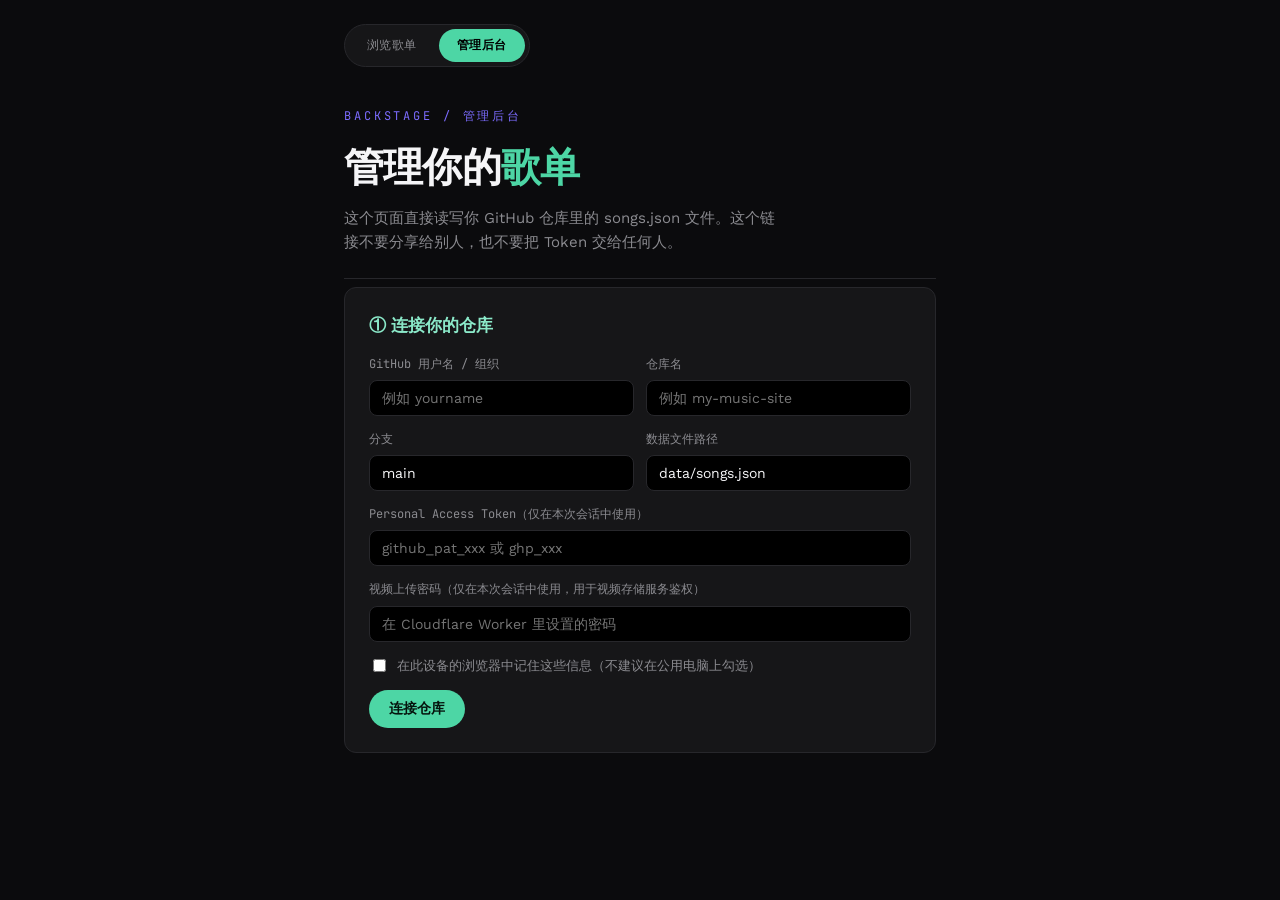
==== commit 0a496f15: "Add files via upload" ====
--- a/admin.html
+++ b/admin.html
@@ -14,7 +14,10 @@
 
 <div class="wrap" style="max-width: 640px;">
 
-  <div class="top-nav"><a href="index.html">← 返回歌单主页</a></div>
+  <nav class="view-tabs">
+    <a href="index.html" class="view-tab">浏览歌单</a>
+    <span class="view-tab is-active">管理后台</span>
+  </nav>
 
   <header class="hero" style="padding: 40px 0 24px;">
     <span class="hero__eyebrow">Backstage / 管理后台</span>
--- a/css/style.css
+++ b/css/style.css
@@ -50,6 +50,33 @@
   padding: 0 24px 96px;
 }
 
+/* ---------- 视图切换标签栏 ---------- */
+.view-tabs {
+  display: inline-flex;
+  gap: 4px;
+  margin-top: 24px;
+  padding: 4px;
+  background: var(--surface);
+  border: 1px solid var(--line);
+  border-radius: 999px;
+}
+.view-tab {
+  font-family: var(--font-mono);
+  font-size: 12px;
+  letter-spacing: 0.04em;
+  color: var(--text-muted);
+  padding: 7px 18px;
+  border-radius: 999px;
+  transition: background 0.15s ease, color 0.15s ease;
+  cursor: pointer;
+}
+.view-tab:hover { color: var(--text); text-decoration: none; }
+.view-tab.is-active {
+  background: var(--accent);
+  color: var(--bg-deep);
+  font-weight: 600;
+}
+
 /* ---------- Hero ---------- */
 .hero {
   padding: 72px 0 36px;
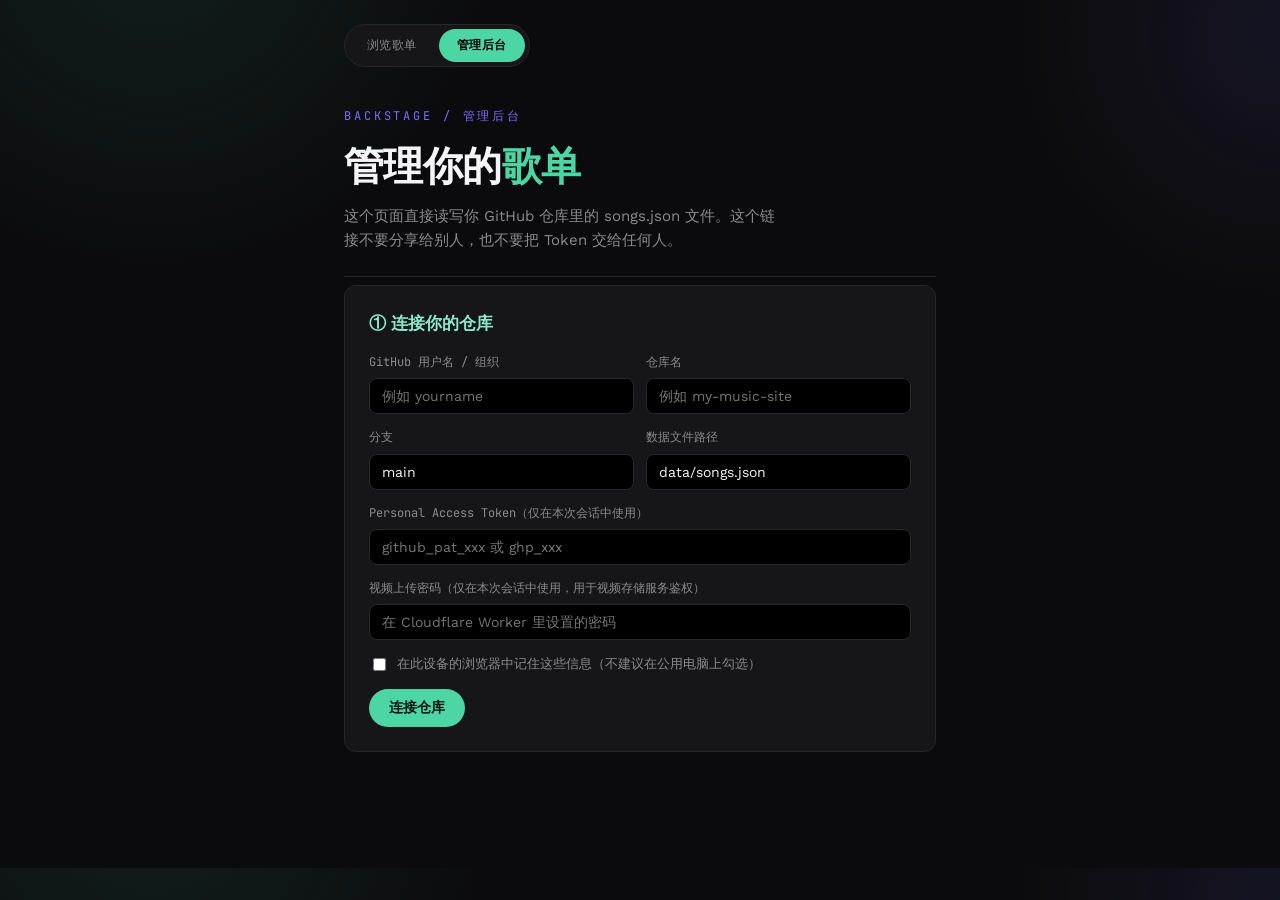
==== commit 3332c87c: "Add files via upload" ====
--- a/admin.html
+++ b/admin.html
@@ -200,7 +200,7 @@
     method: "POST",
     headers: {
       "X-Upload-Password": password,
-      "X-File-Name": file.name,
+      "X-File-Name": encodeURIComponent(file.name), // 编码文件名，避免特殊字符导致请求头报错
       "Content-Type": file.type || "video/mp4"
     },
     body: file
--- a/css/style.css
+++ b/css/style.css
@@ -28,7 +28,10 @@
 
 body {
   margin: 0;
-  background: var(--bg);
+  background:
+    radial-gradient(560px circle at 12% -8%, rgba(77,214,165,0.10), transparent 60%),
+    radial-gradient(480px circle at 100% 4%, rgba(124,108,255,0.09), transparent 55%),
+    var(--bg);
   color: var(--text);
   font-family: var(--font-body);
   line-height: 1.6;
@@ -79,29 +82,53 @@
 
 /* ---------- Hero ---------- */
 .hero {
-  padding: 72px 0 36px;
+  padding: 56px 0 32px;
   border-bottom: 1px solid var(--line);
   margin-bottom: 8px;
   position: relative;
+  overflow: visible;
+}
+
+.hero__decor {
+  position: absolute;
+  top: -16px;
+  right: -12px;
+  width: 180px;
+  height: 180px;
+  overflow: hidden;
+  pointer-events: none;
+  z-index: 0;
+}
+.hero__decor svg {
+  display: block;
+  width: 100%;
+  height: 100%;
+}
+@media (max-width: 640px) {
+  .hero__decor { width: 120px; height: 120px; top: -8px; right: -8px; }
 }
 
 .hero__eyebrow {
+  position: relative;
+  z-index: 1;
   font-family: var(--font-mono);
   font-size: 12px;
   letter-spacing: 0.24em;
   text-transform: uppercase;
   color: var(--accent-2);
   display: block;
-  margin-bottom: 20px;
+  margin-bottom: 18px;
 }
 
 .hero__title {
+  position: relative;
+  z-index: 1;
   font-family: var(--font-display);
   font-weight: 800;
-  letter-spacing: -0.02em;
-  font-size: clamp(36px, 6vw, 56px);
-  line-height: 1.08;
-  margin: 0 0 16px;
+  letter-spacing: -0.015em;
+  font-size: clamp(28px, 4.5vw, 42px);
+  line-height: 1.14;
+  margin: 0 0 14px;
   color: var(--text);
 }
 
@@ -111,6 +138,8 @@
 }
 
 .hero__subtitle {
+  position: relative;
+  z-index: 1;
   color: var(--text-muted);
   font-size: 15px;
   max-width: 48ch;
@@ -118,6 +147,8 @@
 }
 
 .hero__meta {
+  position: relative;
+  z-index: 1;
   margin-top: 26px;
   font-family: var(--font-mono);
   font-size: 12px;
